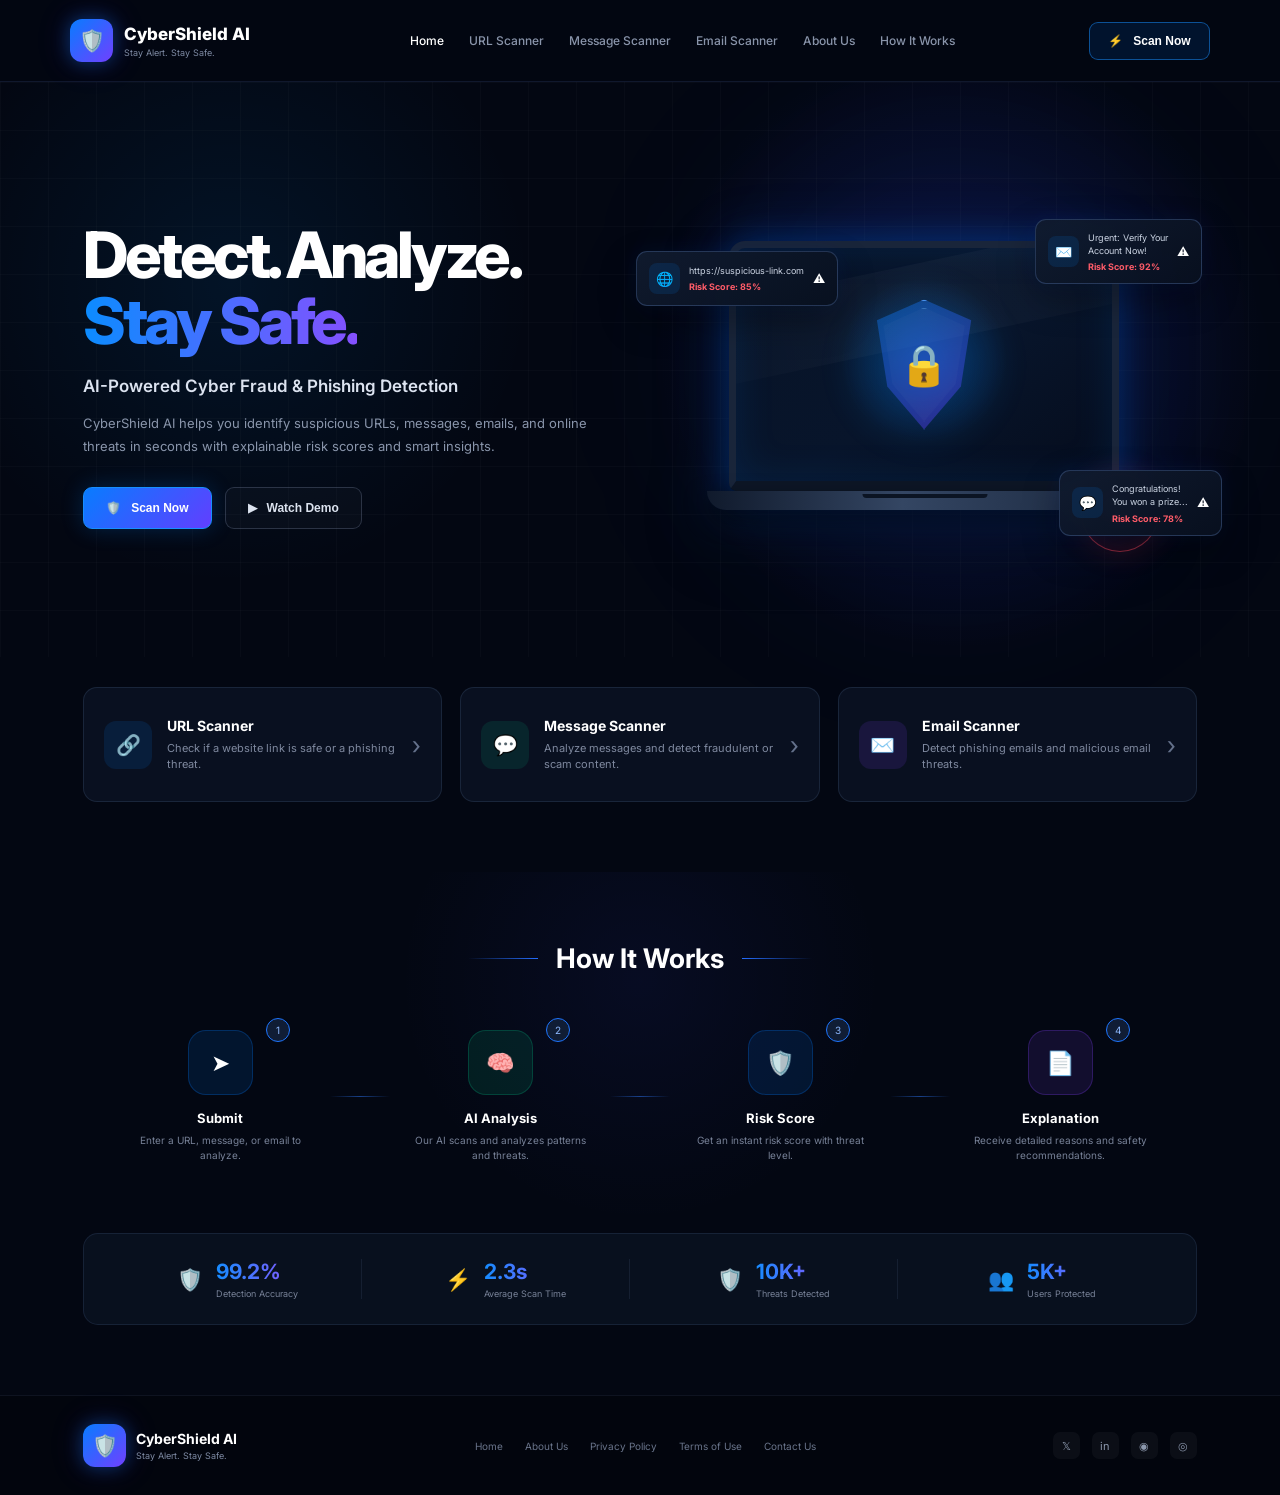
==== index.html @ 1f6a7971 "Add files via upload" ====
<!DOCTYPE html>
<html lang="en">
<head>
    <meta charset="UTF-8">
    <meta name="viewport" content="width=device-width, initial-scale=1.0">

    <title>CyberShield AI - Stay Alert. Stay Safe.</title>

    <link rel="stylesheet" href="style.css">

    <link href="https://fonts.googleapis.com/css2?family=Inter:wght@400;500;600;700;800&display=swap" rel="stylesheet">
</head>

<body>

    <!-- ================= NAVBAR ================= -->

    <header class="navbar">

        <div class="logo-area">
            <div class="logo-shield">🛡️</div>

            <div>
                <h2>CyberShield AI</h2>
                <span>Stay Alert. Stay Safe.</span>
            </div>
        </div>

        <nav>
            <a href="#" class="active">Home</a>
            <a href="#">URL Scanner</a>
            <a href="#">Message Scanner</a>
            <a href="#">Email Scanner</a>
            <a href="#">About Us</a>
            <a href="#">How It Works</a>
        </nav>

        <button class="nav-button">
            ⚡ &nbsp; Scan Now
        </button>

    </header>


    <!-- ================= HERO ================= -->

    <section class="hero">

        <div class="hero-content">

            <h1>
                Detect. Analyze.<br>
                <span>Stay Safe.</span>
            </h1>

            <h3>
                AI-Powered Cyber Fraud & Phishing Detection
            </h3>

            <p>
                CyberShield AI helps you identify suspicious URLs,
                messages, emails, and online threats in seconds
                with explainable risk scores and smart insights.
            </p>

            <div class="hero-buttons">

                <button class="primary-button">
                    🛡️ &nbsp; Scan Now
                </button>

                <button class="secondary-button">
                    ▶ &nbsp; Watch Demo
                </button>

            </div>

        </div>


        <!-- CYBER VISUAL -->

        <div class="hero-visual">

            <div class="alert-card alert-left">
                <div class="alert-icon">🌐</div>

                <div>
                    <p>https://suspicious-link.com</p>
                    <strong>Risk Score: 85%</strong>
                </div>

                <span>⚠️</span>
            </div>


            <div class="laptop">

                <div class="laptop-screen">

                    <div class="screen-glow"></div>

                 <div class="big-shield">
    🔒
</div>
                </div>

                <div class="laptop-base"></div>

            </div>


            <div class="alert-card alert-right-top">

                <div class="alert-icon">✉️</div>

                <div>
                    <p>Urgent: Verify Your<br>Account Now!</p>
                    <strong>Risk Score: 92%</strong>
                </div>

                <span>⚠️</span>

            </div>


            <div class="alert-card alert-right-bottom">

                <div class="alert-icon">💬</div>

                <div>
                    <p>Congratulations!<br>You won a prize...</p>
                    <strong>Risk Score: 78%</strong>
                </div>

                <span>⚠️</span>

            </div>


            <div class="target-circle">
                <span>⚠️</span>
            </div>

        </div>

    </section>


    <!-- ================= SCANNER CARDS ================= -->

    <section class="scanner-section">

        <div class="scanner-card">

            <div class="scanner-icon blue">
                🔗
            </div>

            <div>
                <h3>URL Scanner</h3>

                <p>
                    Check if a website link is
                    safe or a phishing threat.
                </p>
            </div>

            <div class="arrow">›</div>

        </div>


        <div class="scanner-card">

            <div class="scanner-icon green">
                💬
            </div>

            <div>
                <h3>Message Scanner</h3>

                <p>
                    Analyze messages and detect
                    fraudulent or scam content.
                </p>
            </div>

            <div class="arrow">›</div>

        </div>


        <div class="scanner-card">

            <div class="scanner-icon purple">
                ✉️
            </div>

            <div>
                <h3>Email Scanner</h3>

                <p>
                    Detect phishing emails and
                    malicious email threats.
                </p>
            </div>

            <div class="arrow">›</div>

        </div>

    </section>


    <!-- ================= HOW IT WORKS ================= -->

    <section class="how-section">

        <div class="section-title">
            <span></span>
            <h2>How It Works</h2>
            <span></span>
        </div>


        <div class="steps">

            <div class="step">

                <div class="step-number">1</div>

                <div class="step-icon">
                    ➤
                </div>

                <div>
                    <h3>Submit</h3>
                    <p>
                        Enter a URL, message,
                        or email to analyze.
                    </p>
                </div>

            </div>


            <div class="step-line"></div>


            <div class="step">

                <div class="step-number">2</div>

                <div class="step-icon green-icon">
                    🧠
                </div>

                <div>
                    <h3>AI Analysis</h3>
                    <p>
                        Our AI scans and analyzes
                        patterns and threats.
                    </p>
                </div>

            </div>


            <div class="step-line"></div>


            <div class="step">

                <div class="step-number">3</div>

                <div class="step-icon">
                    🛡️
                </div>

                <div>
                    <h3>Risk Score</h3>
                    <p>
                        Get an instant risk score
                        with threat level.
                    </p>
                </div>

            </div>


            <div class="step-line"></div>


            <div class="step">

                <div class="step-number">4</div>

                <div class="step-icon purple-icon">
                    📄
                </div>

                <div>
                    <h3>Explanation</h3>
                    <p>
                        Receive detailed reasons
                        and safety recommendations.
                    </p>
                </div>

            </div>

        </div>

    </section>


    <!-- ================= STATS ================= -->

    <section class="stats-section">

        <div class="stat">

            <div class="stat-icon">🛡️</div>

            <div>
                <h2>99.2%</h2>
                <p>Detection Accuracy</p>
            </div>

        </div>


        <div class="stat">

            <div class="stat-icon">⚡</div>

            <div>
                <h2>2.3s</h2>
                <p>Average Scan Time</p>
            </div>

        </div>


        <div class="stat">

            <div class="stat-icon">🛡️</div>

            <div>
                <h2>10K+</h2>
                <p>Threats Detected</p>
            </div>

        </div>


        <div class="stat">

            <div class="stat-icon">👥</div>

            <div>
                <h2>5K+</h2>
                <p>Users Protected</p>
            </div>

        </div>

    </section>


    <!-- ================= FOOTER ================= -->

    <footer>

        <div class="footer-brand">

            <div class="logo-shield">🛡️</div>

            <div>
                <h3>CyberShield AI</h3>
                <span>Stay Alert. Stay Safe.</span>
            </div>

        </div>


        <div class="footer-links">

            <a href="#">Home</a>
            <a href="#">About Us</a>
            <a href="#">Privacy Policy</a>
            <a href="#">Terms of Use</a>
            <a href="#">Contact Us</a>

        </div>


        <div class="social-icons">

            <span>𝕏</span>
            <span>in</span>
            <span>◉</span>
            <span>◎</span>

        </div>

    </footer>


</body>
</html>
---- style.css ----
/* =========================
   CYBERSHIELD AI
   HOMEPAGE
========================= */

* {
    margin: 0;
    padding: 0;
    box-sizing: border-box;
}

html {
    scroll-behavior: smooth;
}

body {
    font-family: "Inter", Arial, sans-serif;
    background: #030712;
    color: #fff;
    overflow-x: hidden;
}

/* =========================
   NAVBAR
========================= */

.navbar {
    height: 82px;
    padding: 0 5.5%;
    display: flex;
    align-items: center;
    justify-content: space-between;
    gap: 25px;

    background: rgba(3, 7, 18, 0.94);
    border-bottom: 1px solid rgba(91, 120, 190, 0.16);

    position: relative;
    z-index: 20;
}

.logo-area {
    display: flex;
    align-items: center;
    gap: 11px;
    min-width: 205px;
}

.logo-shield {
    width: 43px;
    height: 43px;

    display: flex;
    align-items: center;
    justify-content: center;

    border-radius: 12px;

    background: linear-gradient(135deg, #087cff, #7040ff);

    box-shadow:
        0 0 18px rgba(0, 126, 255, .35),
        0 0 35px rgba(112, 64, 255, .18);

    font-size: 21px;
}

.logo-area h2 {
    font-size: 17px;
    font-weight: 800;
}

.logo-area span {
    display: block;
    margin-top: 3px;

    color: #7e8aa3;
    font-size: 9px;
}

.navbar nav {
    display: flex;
    align-items: center;
    gap: 25px;
}

.navbar nav a {
    color: #8994aa;
    text-decoration: none;

    font-size: 12px;
    font-weight: 500;

    transition: .25s;
}

.navbar nav a:hover,
.navbar nav a.active {
    color: #fff;
}

.nav-button {
    padding: 11px 18px;

    border: 1px solid rgba(25, 143, 255, .5);
    border-radius: 9px;

    color: white;
    background: rgba(0, 119, 255, .12);

    cursor: pointer;

    font-size: 12px;
    font-weight: 600;

    transition: .25s;
}

.nav-button:hover {
    background: rgba(0, 119, 255, .23);
    box-shadow: 0 0 22px rgba(0, 119, 255, .22);
}

/* =========================
   HERO
========================= */

.hero {
    min-height: 575px;

    padding: 62px 6.5% 50px;

    display: flex;
    align-items: center;
    justify-content: space-between;

    gap: 45px;

    position: relative;

    background:
        radial-gradient(
            circle at 75% 46%,
            rgba(48, 75, 255, .18),
            transparent 30%
        ),
        radial-gradient(
            circle at 18% 35%,
            rgba(0, 149, 255, .09),
            transparent 27%
        );
}

.hero::before {
    content: "";

    position: absolute;
    inset: 0;

    background-image:
        linear-gradient(
            rgba(255,255,255,.018) 1px,
            transparent 1px
        ),
        linear-gradient(
            90deg,
            rgba(255,255,255,.018) 1px,
            transparent 1px
        );

    background-size: 48px 48px;

    pointer-events: none;
}

.hero::after {
    content: "";

    position: absolute;

    width: 500px;
    height: 500px;

    right: 6%;
    top: 5%;

    border-radius: 50%;

    background: rgba(38, 73, 255, .06);

    filter: blur(80px);

    pointer-events: none;
}

.hero-content {
    width: 47%;

    position: relative;
    z-index: 4;
}

.hero-content h1 {
    font-size: clamp(48px, 5vw, 72px);

    line-height: 1.02;

    letter-spacing: -3.5px;

    font-weight: 800;
}

.hero-content h1 span {
    background: linear-gradient(
        90deg,
        #0b8cff,
        #8550ff
    );

    -webkit-background-clip: text;
    background-clip: text;

    color: transparent;
}

.hero-content h3 {
    margin-top: 23px;

    color: #dce3f0;

    font-size: 17px;
    font-weight: 600;
}

.hero-content p {
    max-width: 550px;

    margin-top: 16px;

    color: #8995ab;

    font-size: 13px;

    line-height: 1.8;
}

.hero-buttons {
    display: flex;
    gap: 13px;

    margin-top: 28px;
}

.primary-button,
.secondary-button {
    padding: 13px 22px;

    border-radius: 9px;

    cursor: pointer;

    font-size: 12px;
    font-weight: 700;

    transition: .25s;
}

.primary-button {
    border: 1px solid #178eff;

    color: #fff;

    background: linear-gradient(
        135deg,
        #087cff,
        #623eff
    );

    box-shadow:
        0 0 22px rgba(0, 126, 255, .22);
}

.primary-button:hover {
    transform: translateY(-2px);

    box-shadow:
        0 0 32px rgba(0, 126, 255, .4);
}

.secondary-button {
    border: 1px solid rgba(132, 148, 180, .28);

    color: #dce3ef;

    background: rgba(255,255,255,.025);
}

.secondary-button:hover {
    background: rgba(255,255,255,.07);
}

/* =========================
   HERO VISUAL
========================= */

.hero-visual {
    width: 49%;
    min-height: 410px;

    position: relative;

    display: flex;
    align-items: center;
    justify-content: center;

    z-index: 3;
}

/* =========================
   LAPTOP
========================= */

.laptop {
    width: 390px;

    position: relative;

    z-index: 2;

    filter:
        drop-shadow(0 0 25px rgba(0, 116, 255, .25))
        drop-shadow(0 20px 30px rgba(0,0,0,.45));
}

/* laptop screen outer body */

.laptop-screen {
    height: 250px;

    position: relative;

    overflow: hidden;

    border: 7px solid #19253a;
    border-bottom: 10px solid #0d1626;

    border-radius: 16px 16px 8px 8px;

    background:
        radial-gradient(
            circle at 50% 48%,
            rgba(0, 132, 255, .25),
            transparent 37%
        ),
        linear-gradient(
            145deg,
            #071327,
            #08152b 55%,
            #050c1c
        );

    box-shadow:
        inset 0 0 40px rgba(0, 132, 255, .12),
        0 0 35px rgba(0, 100, 255, .16);
}

/* screen shine */

.laptop-screen::before {
    content: "";

    position: absolute;

    width: 160%;
    height: 80px;

    left: -30%;
    top: 15px;

    transform: rotate(-12deg);

    background: linear-gradient(
        90deg,
        transparent,
        rgba(255,255,255,.035),
        transparent
    );

    pointer-events: none;
}

/* screen glow */

.screen-glow {
    position: absolute;

    width: 210px;
    height: 210px;

    left: 50%;
    top: 50%;

    transform: translate(-50%, -50%);

    border-radius: 50%;

    background:
        radial-gradient(
            circle,
            rgba(0, 137, 255, .22),
            transparent 65%
        );

    filter: blur(8px);
}

/* shield */

.big-shield {
    position: absolute;

    width: 115px;
    height: 130px;

    left: 50%;
    top: 50%;

    transform: translate(-50%, -50%);

    display: flex;
    align-items: center;
    justify-content: center;

    font-size: 40px;

    clip-path: polygon(
        50% 0%,
        91% 16%,
        82% 67%,
        50% 100%,
        18% 67%,
        9% 16%
    );

    background:
        linear-gradient(
            145deg,
            rgba(0, 136, 255, .38),
            rgba(106, 51, 255, .42)
        );

    border: 1px solid rgba(79, 169, 255, .8);

    box-shadow:
        0 0 30px rgba(0, 133, 255, .45);
}

/* glowing shield outline effect */

.big-shield::before {
    content: "";

    position: absolute;
    inset: 7px;

    clip-path: polygon(
        50% 0%,
        91% 16%,
        82% 67%,
        50% 100%,
        18% 67%,
        9% 16%
    );

    border: 1px solid rgba(126, 199, 255, .3);

    background: rgba(255,255,255,.025);
}

/* laptop bottom */

.laptop-base {
    width: 435px;
    height: 19px;

    margin-left: -22px;

    position: relative;

    border-radius: 0 0 22px 22px;

    background:
        linear-gradient(
            90deg,
            #101a2c,
            #344663 45%,
            #19263c
        );

    box-shadow:
        0 9px 22px rgba(0,0,0,.55);
}

.laptop-base::before {
    content: "";

    position: absolute;

    width: 125px;
    height: 4px;

    left: 50%;
    top: 3px;

    transform: translateX(-50%);

    border-radius: 0 0 7px 7px;

    background: #0b1423;
}

/* =========================
   FLOATING ALERT CARDS
========================= */

.alert-card {
    position: absolute;

    display: flex;
    align-items: center;

    gap: 9px;

    padding: 11px 12px;

    border-radius: 11px;

    background:
        linear-gradient(
            145deg,
            rgba(16,27,47,.96),
            rgba(8,16,31,.94)
        );

    border: 1px solid rgba(80,111,166,.38);

    backdrop-filter: blur(15px);

    box-shadow:
        0 15px 35px rgba(0,0,0,.35),
        0 0 22px rgba(0,105,255,.09);

    font-size: 9px;

    z-index: 6;
}

.alert-card p {
    color: #cbd4e3;

    line-height: 1.45;
}

.alert-card strong {
    display: block;

    margin-top: 4px;

    color: #ff5c69;

    font-size: 9px;
}

.alert-card > span {
    font-size: 12px;
}

.alert-icon {
    width: 31px;
    height: 31px;

    flex-shrink: 0;

    display: flex;
    align-items: center;
    justify-content: center;

    border-radius: 8px;

    background: rgba(0,130,255,.13);

    font-size: 14px;
}

.alert-left {
    left: -15px;
    top: 80px;
}

.alert-right-top {
    right: -5px;
    top: 48px;
}

.alert-right-bottom {
    right: -25px;
    bottom: 45px;
}

/* =========================
   WARNING TARGET
========================= */

.target-circle {
    position: absolute;

    width: 78px;
    height: 78px;

    right: 7%;
    bottom: 7%;

    display: flex;
    align-items: center;
    justify-content: center;

    border-radius: 50%;

    border: 1px solid rgba(255,72,92,.55);

    background: rgba(255,50,70,.07);

    box-shadow:
        0 0 30px rgba(255,50,70,.18),
        inset 0 0 18px rgba(255,50,70,.08);

    font-size: 20px;

    z-index: 5;
}

/* =========================
   SCANNER CARDS
========================= */

.scanner-section {
    padding: 30px 6.5% 70px;

    display: grid;

    grid-template-columns: repeat(3, 1fr);

    gap: 18px;
}

.scanner-card {
    min-height: 115px;

    padding: 20px;

    display: flex;
    align-items: center;

    gap: 15px;

    position: relative;

    border-radius: 14px;

    background: rgba(12,20,36,.78);

    border: 1px solid rgba(79,103,145,.23);

    transition: .3s;
}

.scanner-card:hover {
    transform: translateY(-5px);

    border-color: rgba(36,132,255,.5);

    box-shadow:
        0 15px 30px rgba(0,0,0,.28),
        0 0 25px rgba(0,120,255,.1);
}

.scanner-icon {
    width: 48px;
    height: 48px;

    flex-shrink: 0;

    display: flex;
    align-items: center;
    justify-content: center;

    border-radius: 12px;

    font-size: 20px;
}

.scanner-icon.blue {
    background: rgba(0,130,255,.12);
}

.scanner-icon.green {
    background: rgba(0,220,150,.1);
}

.scanner-icon.purple {
    background: rgba(135,65,255,.13);
}

.scanner-card h3 {
    font-size: 14px;
}

.scanner-card p {
    margin-top: 6px;

    color: #7f899f;

    font-size: 11px;

    line-height: 1.5;
}

.arrow {
    margin-left: auto;

    color: #64718b;

    font-size: 25px;
}

/* =========================
   HOW IT WORKS
========================= */

.how-section {
    padding: 70px 6.5%;

    background:
        radial-gradient(
            circle at 50% 30%,
            rgba(63,77,255,.07),
            transparent 35%
        );
}

.section-title {
    display: flex;
    align-items: center;
    justify-content: center;

    gap: 18px;

    margin-bottom: 55px;
}

.section-title h2 {
    font-size: 27px;
}

.section-title span {
    width: 70px;
    height: 1px;

    background: linear-gradient(
        90deg,
        transparent,
        #246dff
    );
}

.section-title span:last-child {
    background: linear-gradient(
        90deg,
        #246dff,
        transparent
    );
}

.steps {
    display: flex;
    align-items: center;
    justify-content: center;

    gap: 15px;
}

.step {
    width: 190px;

    text-align: center;

    position: relative;
}

.step-number {
    position: absolute;

    top: -12px;
    right: 25px;

    width: 24px;
    height: 24px;

    display: flex;
    align-items: center;
    justify-content: center;

    border-radius: 50%;

    background: #101d35;

    border: 1px solid #1d75ff;

    color: #8eb9ff;

    font-size: 10px;
}

.step-icon {
    width: 65px;
    height: 65px;

    margin: auto;

    display: flex;
    align-items: center;
    justify-content: center;

    border-radius: 18px;

    background: rgba(0,125,255,.12);

    border: 1px solid rgba(0,125,255,.25);

    font-size: 23px;
}

.green-icon {
    background: rgba(0,220,150,.1);
    border-color: rgba(0,220,150,.2);
}

.purple-icon {
    background: rgba(130,65,255,.12);
    border-color: rgba(130,65,255,.25);
}

.step h3 {
    margin-top: 15px;

    font-size: 13px;
}

.step p {
    margin-top: 7px;

    color: #778197;

    font-size: 10px;

    line-height: 1.5;
}

.step-line {
    width: 60px;
    height: 1px;

    background: linear-gradient(
        90deg,
        transparent,
        rgba(45,121,255,.5),
        transparent
    );
}

/* =========================
   STATS
========================= */

.stats-section {
    margin: 0 6.5% 70px;

    padding: 25px 30px;

    display: grid;

    grid-template-columns: repeat(4, 1fr);

    gap: 20px;

    border-radius: 15px;

    background: rgba(11,19,34,.8);

    border: 1px solid rgba(80,105,150,.2);
}

.stat {
    display: flex;
    align-items: center;
    justify-content: center;

    gap: 13px;

    border-right: 1px solid rgba(100,120,160,.15);
}

.stat:last-child {
    border-right: none;
}

.stat-icon {
    font-size: 21px;
}

.stat h2 {
    font-size: 21px;

    background: linear-gradient(
        90deg,
        #168cff,
        #8b55ff
    );

    -webkit-background-clip: text;
    background-clip: text;

    color: transparent;
}

.stat p {
    margin-top: 4px;

    color: #788298;

    font-size: 9px;
}

/* =========================
   FOOTER
========================= */

footer {
    min-height: 100px;

    padding: 25px 6.5%;

    display: flex;
    align-items: center;
    justify-content: space-between;

    border-top: 1px solid rgba(80,100,140,.15);

    background: #02050d;
}

.footer-brand {
    display: flex;
    align-items: center;

    gap: 10px;
}

.footer-brand h3 {
    font-size: 14px;
}

.footer-brand span {
    display: block;

    margin-top: 3px;

    color: #7e8aa3;

    font-size: 9px;
}

.footer-links {
    display: flex;

    gap: 22px;
}

.footer-links a {
    color: #69748a;

    text-decoration: none;

    font-size: 10px;

    transition: .25s;
}

.footer-links a:hover {
    color: #fff;
}

.social-icons {
    display: flex;

    gap: 12px;
}

.social-icons span {
    width: 27px;
    height: 27px;

    display: flex;
    align-items: center;
    justify-content: center;

    border-radius: 7px;

    color: #8c98ad;

    background: rgba(255,255,255,.04);

    font-size: 11px;
}

/* =========================
   TABLET
========================= */

@media (max-width: 1100px) {

    .navbar nav {
        gap: 14px;
    }

    .hero {
        padding-left: 5%;
        padding-right: 5%;
    }

    .hero-content {
        width: 50%;
    }

    .hero-visual {
        width: 50%;

        transform: scale(.88);
    }
}

/* =========================
   MOBILE / TABLET
========================= */

@media (max-width: 900px) {

    .navbar nav {
        display: none;
    }

    .hero {
        flex-direction: column;

        text-align: center;

        padding-top: 55px;
    }

    .hero-content {
        width: 100%;
    }

    .hero-content p {
        margin-left: auto;
        margin-right: auto;
    }

    .hero-buttons {
        justify-content: center;
    }

    .hero-visual {
        width: 100%;
        transform: scale(.9);
    }

    .scanner-section {
        grid-template-columns: 1fr;
    }

    .steps {
        flex-direction: column;
        gap: 30px;
    }

    .step-line {
        width: 1px;
        height: 35px;
    }

    .stats-section {
        grid-template-columns: repeat(2, 1fr);
    }

    .stat:nth-child(2) {
        border-right: none;
    }

    .stat:nth-child(3),
    .stat:nth-child(4) {
        border-top: 1px solid rgba(100,120,160,.15);
        padding-top: 20px;
    }

    footer {
        flex-direction: column;
        gap: 25px;
        text-align: center;
    }
}

/* =========================
   SMALL MOBILE
========================= */

@media (max-width: 550px) {

    .navbar {
        padding: 13px 5%;
    }

    .nav-button {
        display: none;
    }

    .hero-content h1 {
        font-size: 43px;

        letter-spacing: -2px;
    }

    .hero-content h3 {
        font-size: 14px;
    }

    .hero-content p {
        font-size: 12px;
    }

    .hero-visual {
        transform: scale(.7);

        width: 140%;

        margin-left: -20%;
    }

    .scanner-section {
        padding-left: 5%;
        padding-right: 5%;
    }

    .how-section {
        padding-left: 5%;
        padding-right: 5%;
    }

    .stats-section {
        margin-left: 5%;
        margin-right: 5%;

        grid-template-columns: 1fr;
    }

    .stat {
        border-right: none !important;

        border-bottom: 1px solid rgba(100,120,160,.15);

        padding-bottom: 18px;
    }

    .stat:last-child {
        border-bottom: none;
    }

    .footer-links {
        flex-wrap: wrap;
        justify-content: center;
    }
}
/* =========================
   CYBERSHIELD AI SCANNER
========================= */

.scanner-page {
    min-height: calc(100vh - 70px);
    padding: 80px 20px;
    text-align: center;
    background:
        radial-gradient(circle at 50% 20%, rgba(0, 180, 255, 0.12), transparent 35%),
        #050914;
}

.scanner-page h1 {
    font-size: 42px;
    font-weight: 800;
    margin-bottom: 12px;
}

.scanner-subtitle {
    color: #aeb9cc;
    font-size: 17px;
    margin-bottom: 40px;
}

.scanner-box {
    width: min(700px, 90%);
    margin: auto;
    padding: 30px;
    background: rgba(12, 22, 40, 0.9);
    border: 1px solid rgba(0, 180, 255, 0.25);
    border-radius: 18px;
    box-shadow: 0 0 35px rgba(0, 150, 255, 0.12);
    text-align: left;
}

.scanner-box label {
    display: block;
    margin-bottom: 12px;
    font-size: 16px;
    font-weight: 600;
}

#scanInput {
    width: 100%;
    min-height: 140px;
    padding: 16px;
    resize: vertical;

    background: #080f1d;
    color: white;

    border: 1px solid #263752;
    border-radius: 12px;

    font-family: inherit;
    font-size: 15px;

    outline: none;
}

#scanInput:focus {
    border-color: #00b7ff;
    box-shadow: 0 0 12px rgba(0, 183, 255, 0.2);
}

#scanBtn {
    margin-top: 20px;
    width: 100%;
    padding: 14px;

    border: none;
    border-radius: 10px;

    background: linear-gradient(135deg, #00b7ff, #0066ff);
    color: white;

    font-size: 16px;
    font-weight: 700;

    cursor: pointer;
    transition: 0.3s;
}

#scanBtn:hover {
    transform: translateY(-2px);
    box-shadow: 0 0 20px rgba(0, 183, 255, 0.35);
}

.result-box {
    width: min(700px, 90%);
    margin: 30px auto 0;

    padding: 25px;

    background: rgba(8, 15, 29, 0.9);
    border: 1px solid #263752;
    border-radius: 16px;

    text-align: center;
}

.result-box h2 {
    margin-bottom: 8px;
    font-size: 24px;
}

.result-box p {
    color: #aeb9cc;
}
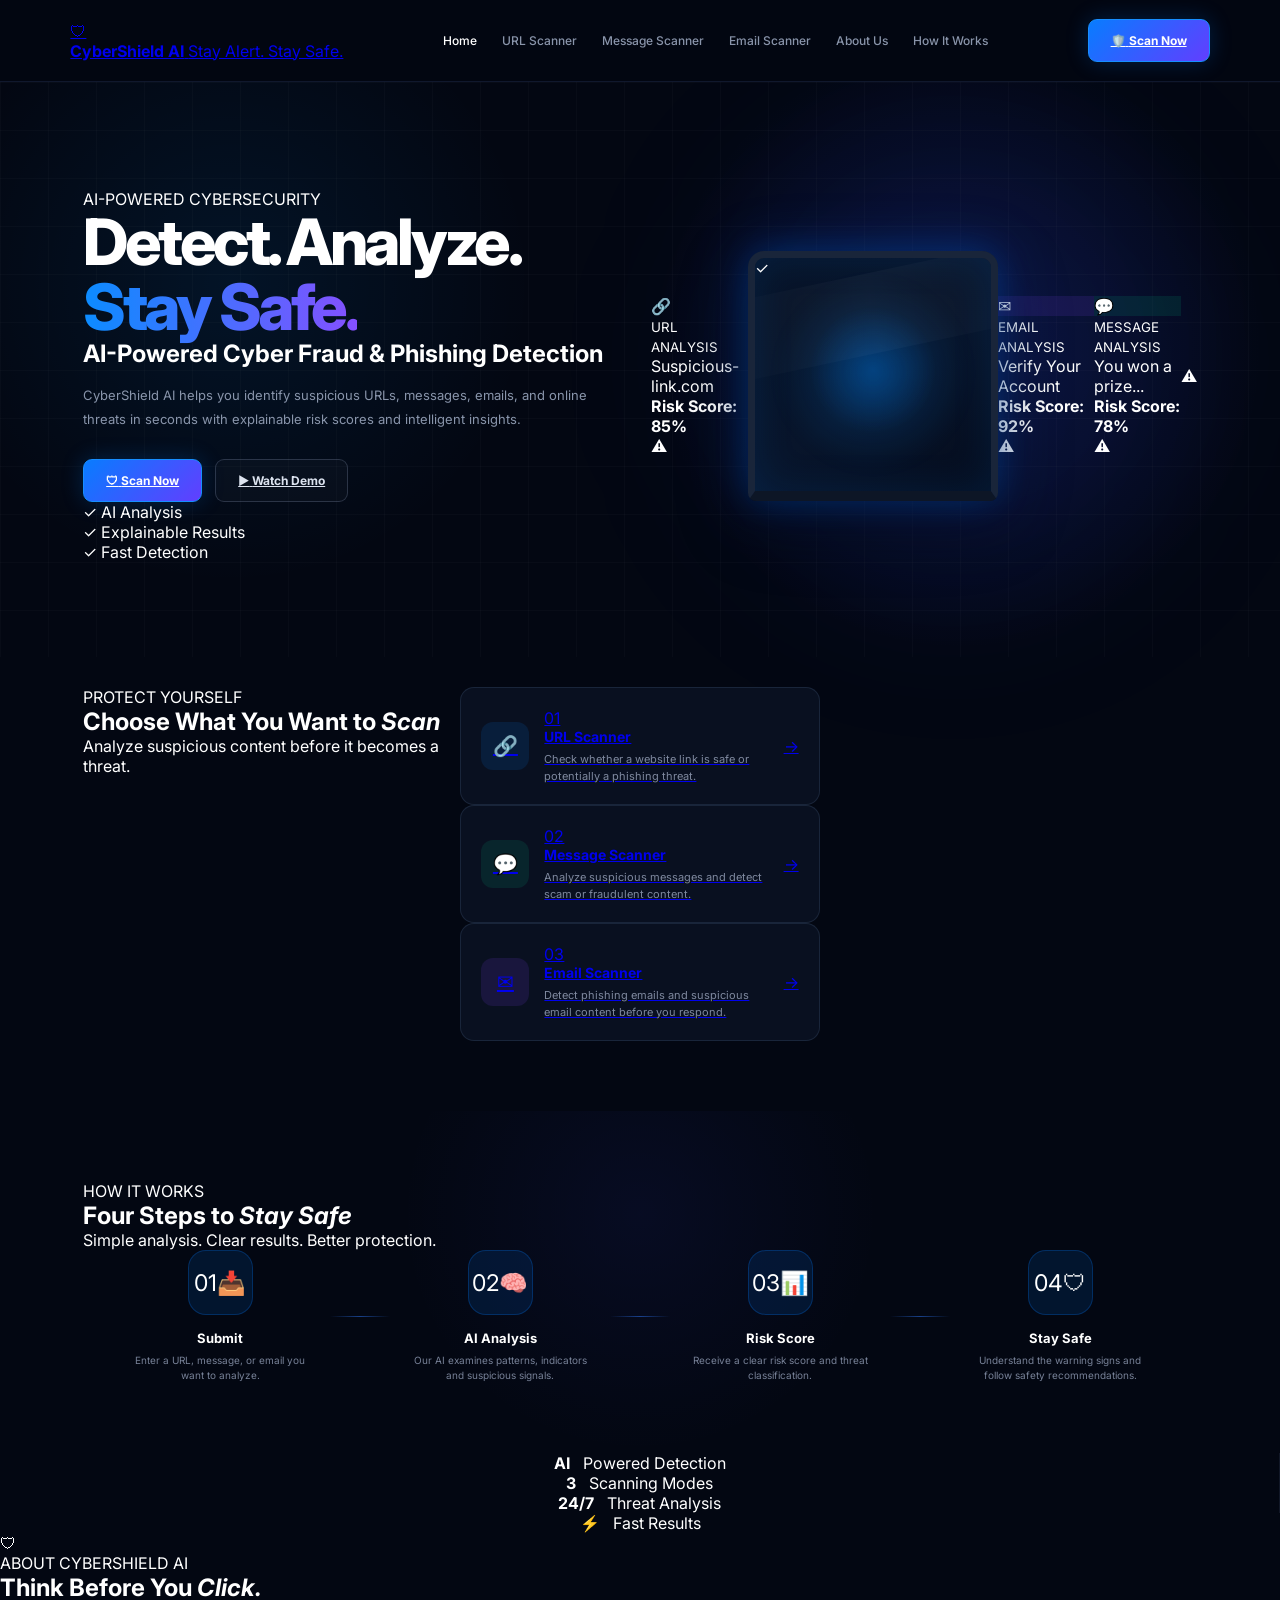
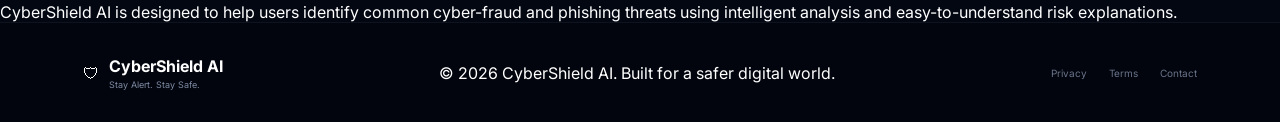
==== commit 695d2152: "Update index.html" ====
--- a/index.html
+++ b/index.html
@@ -8,405 +8,514 @@
 
     <link rel="stylesheet" href="style.css">
 
-    <link href="https://fonts.googleapis.com/css2?family=Inter:wght@400;500;600;700;800&display=swap" rel="stylesheet">
+    <link
+        href="https://fonts.googleapis.com/css2?family=Inter:wght@400;500;600;700;800&display=swap"
+        rel="stylesheet"
+    >
 </head>
 
 <body>
 
-    <!-- ================= NAVBAR ================= -->
+    <!-- =========================
+         NAVBAR
+    ========================== -->
 
     <header class="navbar">
 
-        <div class="logo-area">
-            <div class="logo-shield">🛡️</div>
+        <a href="index.html" class="brand">
+            <div class="brand-icon">🛡</div>
+
+            <div class="brand-text">
+                <strong>CyberShield AI</strong>
+                <span>Stay Alert. Stay Safe.</span>
+            </div>
+        </a>
+
+        <nav class="nav-links">
+            <a href="index.html" class="active">Home</a>
+            <a href="#scanner">URL Scanner</a>
+            <a href="#scanner">Message Scanner</a>
+            <a href="#scanner">Email Scanner</a>
+            <a href="#about">About Us</a>
+            <a href="#how-it-works">How It Works</a>
+        </nav>
+
+        <a href="scanner.html" class="primary-button">
+    <span class="button-icon">🛡️</span>
+    <span>Scan Now</span>
+</a>
+
+    </header>
+
+
+    <!-- =========================
+         HERO
+    ========================== -->
+
+    <main>
+
+        <section class="hero">
+
+            <div class="hero-content">
+
+                <div class="hero-badge">
+                    <span class="badge-dot"></span>
+                    AI-POWERED CYBERSECURITY
+                </div>
+
+                <h1>
+                    Detect.
+                    Analyze.
+                    <span>Stay Safe.</span>
+                </h1>
+
+                <h2>
+                    AI-Powered Cyber Fraud &amp; Phishing Detection
+                </h2>
+
+                <p>
+                    CyberShield AI helps you identify suspicious URLs,
+                    messages, emails, and online threats in seconds with
+                    explainable risk scores and intelligent insights.
+                </p>
+
+                <!-- BUTTONS -->
+
+                <div class="hero-buttons">
+
+                    <a href="scanner.html" class="primary-button">
+                        <span class="button-icon">🛡</span>
+                        <span>Scan Now</span>
+                    </a>
+
+                    <a href="#how-it-works" class="secondary-button">
+                        <span class="button-icon">▶</span>
+                        <span>Watch Demo</span>
+                    </a>
+
+                </div>
+
+                <div class="hero-trust">
+
+                    <div class="trust-item">
+                        <span>✓</span>
+                        AI Analysis
+                    </div>
+
+                    <div class="trust-item">
+                        <span>✓</span>
+                        Explainable Results
+                    </div>
+
+                    <div class="trust-item">
+                        <span>✓</span>
+                        Fast Detection
+                    </div>
+
+                </div>
+
+            </div>
+
+
+            <!-- =========================
+                 HERO VISUAL
+            ========================== -->
+
+            <div class="hero-visual">
+
+                <div class="glow glow-one"></div>
+                <div class="glow glow-two"></div>
+
+
+                <!-- URL CARD -->
+
+                <div class="threat-card url-card">
+
+                    <div class="threat-icon blue-icon">
+                        🔗
+                    </div>
+
+                    <div class="threat-info">
+                        <small>URL ANALYSIS</small>
+                        <p>Suspicious-link.com</p>
+                        <strong>Risk Score: 85%</strong>
+                    </div>
+
+                    <div class="warning">⚠</div>
+
+                </div>
+
+
+                <!-- LAPTOP -->
+
+                <div class="laptop">
+
+                    <div class="laptop-screen">
+
+                        <div class="screen-grid"></div>
+                        <div class="screen-glow"></div>
+
+                        <div class="scan-ring ring-one"></div>
+                        <div class="scan-ring ring-two"></div>
+
+                        <div class="shield">
+                            <div class="shield-symbol">✓</div>
+                        </div>
+
+                    </div>
+
+                    <div class="laptop-bottom">
+                        <div class="laptop-line"></div>
+                    </div>
+
+                </div>
+
+
+                <!-- EMAIL CARD -->
+
+                <div class="threat-card email-card">
+
+                    <div class="threat-icon purple-icon">
+                        ✉
+                    </div>
+
+                    <div class="threat-info">
+                        <small>EMAIL ANALYSIS</small>
+                        <p>Verify Your Account</p>
+                        <strong>Risk Score: 92%</strong>
+                    </div>
+
+                    <div class="warning">⚠</div>
+
+                </div>
+
+
+                <!-- MESSAGE CARD -->
+
+                <div class="threat-card message-card">
+
+                    <div class="threat-icon green-icon">
+                        💬
+                    </div>
+
+                    <div class="threat-info">
+                        <small>MESSAGE ANALYSIS</small>
+                        <p>You won a prize...</p>
+                        <strong>Risk Score: 78%</strong>
+                    </div>
+
+                    <div class="warning">⚠</div>
+
+                </div>
+
+
+                <!-- WARNING -->
+
+                <div class="warning-circle">
+                    <span>⚠</span>
+                </div>
+
+            </div>
+
+        </section>
+
+
+        <!-- =========================
+             SCANNER SECTION
+        ========================== -->
+
+        <section class="scanner-section" id="scanner">
+
+            <div class="section-heading">
+
+                <span>PROTECT YOURSELF</span>
+
+                <h2>
+                    Choose What You Want to <em>Scan</em>
+                </h2>
+
+                <p>
+                    Analyze suspicious content before it becomes a threat.
+                </p>
+
+            </div>
+
+
+            <div class="scanner-grid">
+
+                <a href="scanner.html" class="scanner-card">
+
+                    <div class="scanner-icon blue">
+                        🔗
+                    </div>
+
+                    <div class="scanner-content">
+
+                        <span class="card-number">01</span>
+
+                        <h3>URL Scanner</h3>
+
+                        <p>
+                            Check whether a website link is safe
+                            or potentially a phishing threat.
+                        </p>
+
+                    </div>
+
+                    <span class="card-arrow">→</span>
+
+                </a>
+
+
+                <a href="scanner.html" class="scanner-card">
+
+                    <div class="scanner-icon green">
+                        💬
+                    </div>
+
+                    <div class="scanner-content">
+
+                        <span class="card-number">02</span>
+
+                        <h3>Message Scanner</h3>
+
+                        <p>
+                            Analyze suspicious messages and
+                            detect scam or fraudulent content.
+                        </p>
+
+                    </div>
+
+                    <span class="card-arrow">→</span>
+
+                </a>
+
+
+                <a href="scanner.html" class="scanner-card">
+
+                    <div class="scanner-icon purple">
+                        ✉
+                    </div>
+
+                    <div class="scanner-content">
+
+                        <span class="card-number">03</span>
+
+                        <h3>Email Scanner</h3>
+
+                        <p>
+                            Detect phishing emails and suspicious
+                            email content before you respond.
+                        </p>
+
+                    </div>
+
+                    <span class="card-arrow">→</span>
+
+                </a>
+
+            </div>
+
+        </section>
+
+
+        <!-- =========================
+             HOW IT WORKS
+        ========================== -->
+
+        <section class="how-section" id="how-it-works">
+
+            <div class="section-heading">
+
+                <span>HOW IT WORKS</span>
+
+                <h2>
+                    Four Steps to <em>Stay Safe</em>
+                </h2>
+
+                <p>
+                    Simple analysis. Clear results. Better protection.
+                </p>
+
+            </div>
+
+
+            <div class="steps">
+
+                <div class="step">
+
+                    <div class="step-icon">
+                        <span>01</span>
+                        📥
+                    </div>
+
+                    <h3>Submit</h3>
+
+                    <p>
+                        Enter a URL, message, or email
+                        you want to analyze.
+                    </p>
+
+                </div>
+
+
+                <div class="step-line"></div>
+
+
+                <div class="step">
+
+                    <div class="step-icon green-step">
+                        <span>02</span>
+                        🧠
+                    </div>
+
+                    <h3>AI Analysis</h3>
+
+                    <p>
+                        Our AI examines patterns,
+                        indicators and suspicious signals.
+                    </p>
+
+                </div>
+
+
+                <div class="step-line"></div>
+
+
+                <div class="step">
+
+                    <div class="step-icon purple-step">
+                        <span>03</span>
+                        📊
+                    </div>
+
+                    <h3>Risk Score</h3>
+
+                    <p>
+                        Receive a clear risk score
+                        and threat classification.
+                    </p>
+
+                </div>
+
+
+                <div class="step-line"></div>
+
+
+                <div class="step">
+
+                    <div class="step-icon red-step">
+                        <span>04</span>
+                        🛡
+                    </div>
+
+                    <h3>Stay Safe</h3>
+
+                    <p>
+                        Understand the warning signs
+                        and follow safety recommendations.
+                    </p>
+
+                </div>
+
+            </div>
+
+        </section>
+
+
+        <!-- =========================
+             STATS
+        ========================== -->
+
+        <section class="stats">
+
+            <div class="stat">
+                <strong>AI</strong>
+                <span>Powered Detection</span>
+            </div>
+
+            <div class="stat">
+                <strong>3</strong>
+                <span>Scanning Modes</span>
+            </div>
+
+            <div class="stat">
+                <strong>24/7</strong>
+                <span>Threat Analysis</span>
+            </div>
+
+            <div class="stat">
+                <strong>⚡</strong>
+                <span>Fast Results</span>
+            </div>
+
+        </section>
+
+
+        <!-- =========================
+             ABOUT
+        ========================== -->
+
+        <section class="about-section" id="about">
+
+            <div class="about-box">
+
+                <div class="about-icon">
+                    🛡
+                </div>
+
+                <div>
+
+                    <span>ABOUT CYBERSHIELD AI</span>
+
+                    <h2>
+                        Think Before You <em>Click.</em>
+                    </h2>
+
+                    <p>
+                        CyberShield AI is designed to help users
+                        identify common cyber-fraud and phishing
+                        threats using intelligent analysis and
+                        easy-to-understand risk explanations.
+                    </p>
+
+                </div>
+
+            </div>
+
+        </section>
+
+    </main>
+
+
+    <!-- =========================
+         FOOTER
+    ========================== -->
+
+    <footer>
+
+        <div class="footer-brand">
+
+            <div class="brand-icon">🛡</div>
 
             <div>
-                <h2>CyberShield AI</h2>
+                <strong>CyberShield AI</strong>
                 <span>Stay Alert. Stay Safe.</span>
             </div>
+
         </div>
 
-        <nav>
-            <a href="#" class="active">Home</a>
-            <a href="#">URL Scanner</a>
-            <a href="#">Message Scanner</a>
-            <a href="#">Email Scanner</a>
-            <a href="#">About Us</a>
-            <a href="#">How It Works</a>
-        </nav>
-
-        <button class="nav-button">
-            ⚡ &nbsp; Scan Now
-        </button>
-
-    </header>
-
-
-    <!-- ================= HERO ================= -->
-
-    <section class="hero">
-
-        <div class="hero-content">
-
-            <h1>
-                Detect. Analyze.<br>
-                <span>Stay Safe.</span>
-            </h1>
-
-            <h3>
-                AI-Powered Cyber Fraud & Phishing Detection
-            </h3>
-
-            <p>
-                CyberShield AI helps you identify suspicious URLs,
-                messages, emails, and online threats in seconds
-                with explainable risk scores and smart insights.
-            </p>
-
-            <div class="hero-buttons">
-
-                <button class="primary-button">
-                    🛡️ &nbsp; Scan Now
-                </button>
-
-                <button class="secondary-button">
-                    ▶ &nbsp; Watch Demo
-                </button>
-
-            </div>
-
+        <div class="footer-copy">
+            © 2026 CyberShield AI. Built for a safer digital world.
         </div>
 
-
-        <!-- CYBER VISUAL -->
-
-        <div class="hero-visual">
-
-            <div class="alert-card alert-left">
-                <div class="alert-icon">🌐</div>
-
-                <div>
-                    <p>https://suspicious-link.com</p>
-                    <strong>Risk Score: 85%</strong>
-                </div>
-
-                <span>⚠️</span>
-            </div>
-
-
-            <div class="laptop">
-
-                <div class="laptop-screen">
-
-                    <div class="screen-glow"></div>
-
-                 <div class="big-shield">
-    🔒
-</div>
-                </div>
-
-                <div class="laptop-base"></div>
-
-            </div>
-
-
-            <div class="alert-card alert-right-top">
-
-                <div class="alert-icon">✉️</div>
-
-                <div>
-                    <p>Urgent: Verify Your<br>Account Now!</p>
-                    <strong>Risk Score: 92%</strong>
-                </div>
-
-                <span>⚠️</span>
-
-            </div>
-
-
-            <div class="alert-card alert-right-bottom">
-
-                <div class="alert-icon">💬</div>
-
-                <div>
-                    <p>Congratulations!<br>You won a prize...</p>
-                    <strong>Risk Score: 78%</strong>
-                </div>
-
-                <span>⚠️</span>
-
-            </div>
-
-
-            <div class="target-circle">
-                <span>⚠️</span>
-            </div>
-
+        <div class="footer-links">
+            <a href="#">Privacy</a>
+            <a href="#">Terms</a>
+            <a href="#">Contact</a>
         </div>
 
-    </section>
-
-
-    <!-- ================= SCANNER CARDS ================= -->
-
-    <section class="scanner-section">
-
-        <div class="scanner-card">
-
-            <div class="scanner-icon blue">
-                🔗
-            </div>
-
-            <div>
-                <h3>URL Scanner</h3>
-
-                <p>
-                    Check if a website link is
-                    safe or a phishing threat.
-                </p>
-            </div>
-
-            <div class="arrow">›</div>
-
-        </div>
-
-
-        <div class="scanner-card">
-
-            <div class="scanner-icon green">
-                💬
-            </div>
-
-            <div>
-                <h3>Message Scanner</h3>
-
-                <p>
-                    Analyze messages and detect
-                    fraudulent or scam content.
-                </p>
-            </div>
-
-            <div class="arrow">›</div>
-
-        </div>
-
-
-        <div class="scanner-card">
-
-            <div class="scanner-icon purple">
-                ✉️
-            </div>
-
-            <div>
-                <h3>Email Scanner</h3>
-
-                <p>
-                    Detect phishing emails and
-                    malicious email threats.
-                </p>
-            </div>
-
-            <div class="arrow">›</div>
-
-        </div>
-
-    </section>
-
-
-    <!-- ================= HOW IT WORKS ================= -->
-
-    <section class="how-section">
-
-        <div class="section-title">
-            <span></span>
-            <h2>How It Works</h2>
-            <span></span>
-        </div>
-
-
-        <div class="steps">
-
-            <div class="step">
-
-                <div class="step-number">1</div>
-
-                <div class="step-icon">
-                    ➤
-                </div>
-
-                <div>
-                    <h3>Submit</h3>
-                    <p>
-                        Enter a URL, message,
-                        or email to analyze.
-                    </p>
-                </div>
-
-            </div>
-
-
-            <div class="step-line"></div>
-
-
-            <div class="step">
-
-                <div class="step-number">2</div>
-
-                <div class="step-icon green-icon">
-                    🧠
-                </div>
-
-                <div>
-                    <h3>AI Analysis</h3>
-                    <p>
-                        Our AI scans and analyzes
-                        patterns and threats.
-                    </p>
-                </div>
-
-            </div>
-
-
-            <div class="step-line"></div>
-
-
-            <div class="step">
-
-                <div class="step-number">3</div>
-
-                <div class="step-icon">
-                    🛡️
-                </div>
-
-                <div>
-                    <h3>Risk Score</h3>
-                    <p>
-                        Get an instant risk score
-                        with threat level.
-                    </p>
-                </div>
-
-            </div>
-
-
-            <div class="step-line"></div>
-
-
-            <div class="step">
-
-                <div class="step-number">4</div>
-
-                <div class="step-icon purple-icon">
-                    📄
-                </div>
-
-                <div>
-                    <h3>Explanation</h3>
-                    <p>
-                        Receive detailed reasons
-                        and safety recommendations.
-                    </p>
-                </div>
-
-            </div>
-
-        </div>
-
-    </section>
-
-
-    <!-- ================= STATS ================= -->
-
-    <section class="stats-section">
-
-        <div class="stat">
-
-            <div class="stat-icon">🛡️</div>
-
-            <div>
-                <h2>99.2%</h2>
-                <p>Detection Accuracy</p>
-            </div>
-
-        </div>
-
-
-        <div class="stat">
-
-            <div class="stat-icon">⚡</div>
-
-            <div>
-                <h2>2.3s</h2>
-                <p>Average Scan Time</p>
-            </div>
-
-        </div>
-
-
-        <div class="stat">
-
-            <div class="stat-icon">🛡️</div>
-
-            <div>
-                <h2>10K+</h2>
-                <p>Threats Detected</p>
-            </div>
-
-        </div>
-
-
-        <div class="stat">
-
-            <div class="stat-icon">👥</div>
-
-            <div>
-                <h2>5K+</h2>
-                <p>Users Protected</p>
-            </div>
-
-        </div>
-
-    </section>
-
-
-    <!-- ================= FOOTER ================= -->
-
-    <footer>
-
-        <div class="footer-brand">
-
-            <div class="logo-shield">🛡️</div>
-
-            <div>
-                <h3>CyberShield AI</h3>
-                <span>Stay Alert. Stay Safe.</span>
-            </div>
-
-        </div>
-
-
-        <div class="footer-links">
-
-            <a href="#">Home</a>
-            <a href="#">About Us</a>
-            <a href="#">Privacy Policy</a>
-            <a href="#">Terms of Use</a>
-            <a href="#">Contact Us</a>
-
-        </div>
-
-
-        <div class="social-icons">
-
-            <span>𝕏</span>
-            <span>in</span>
-            <span>◉</span>
-            <span>◎</span>
-
-        </div>
-
     </footer>
 
-
 </body>
-</html>+</html>
